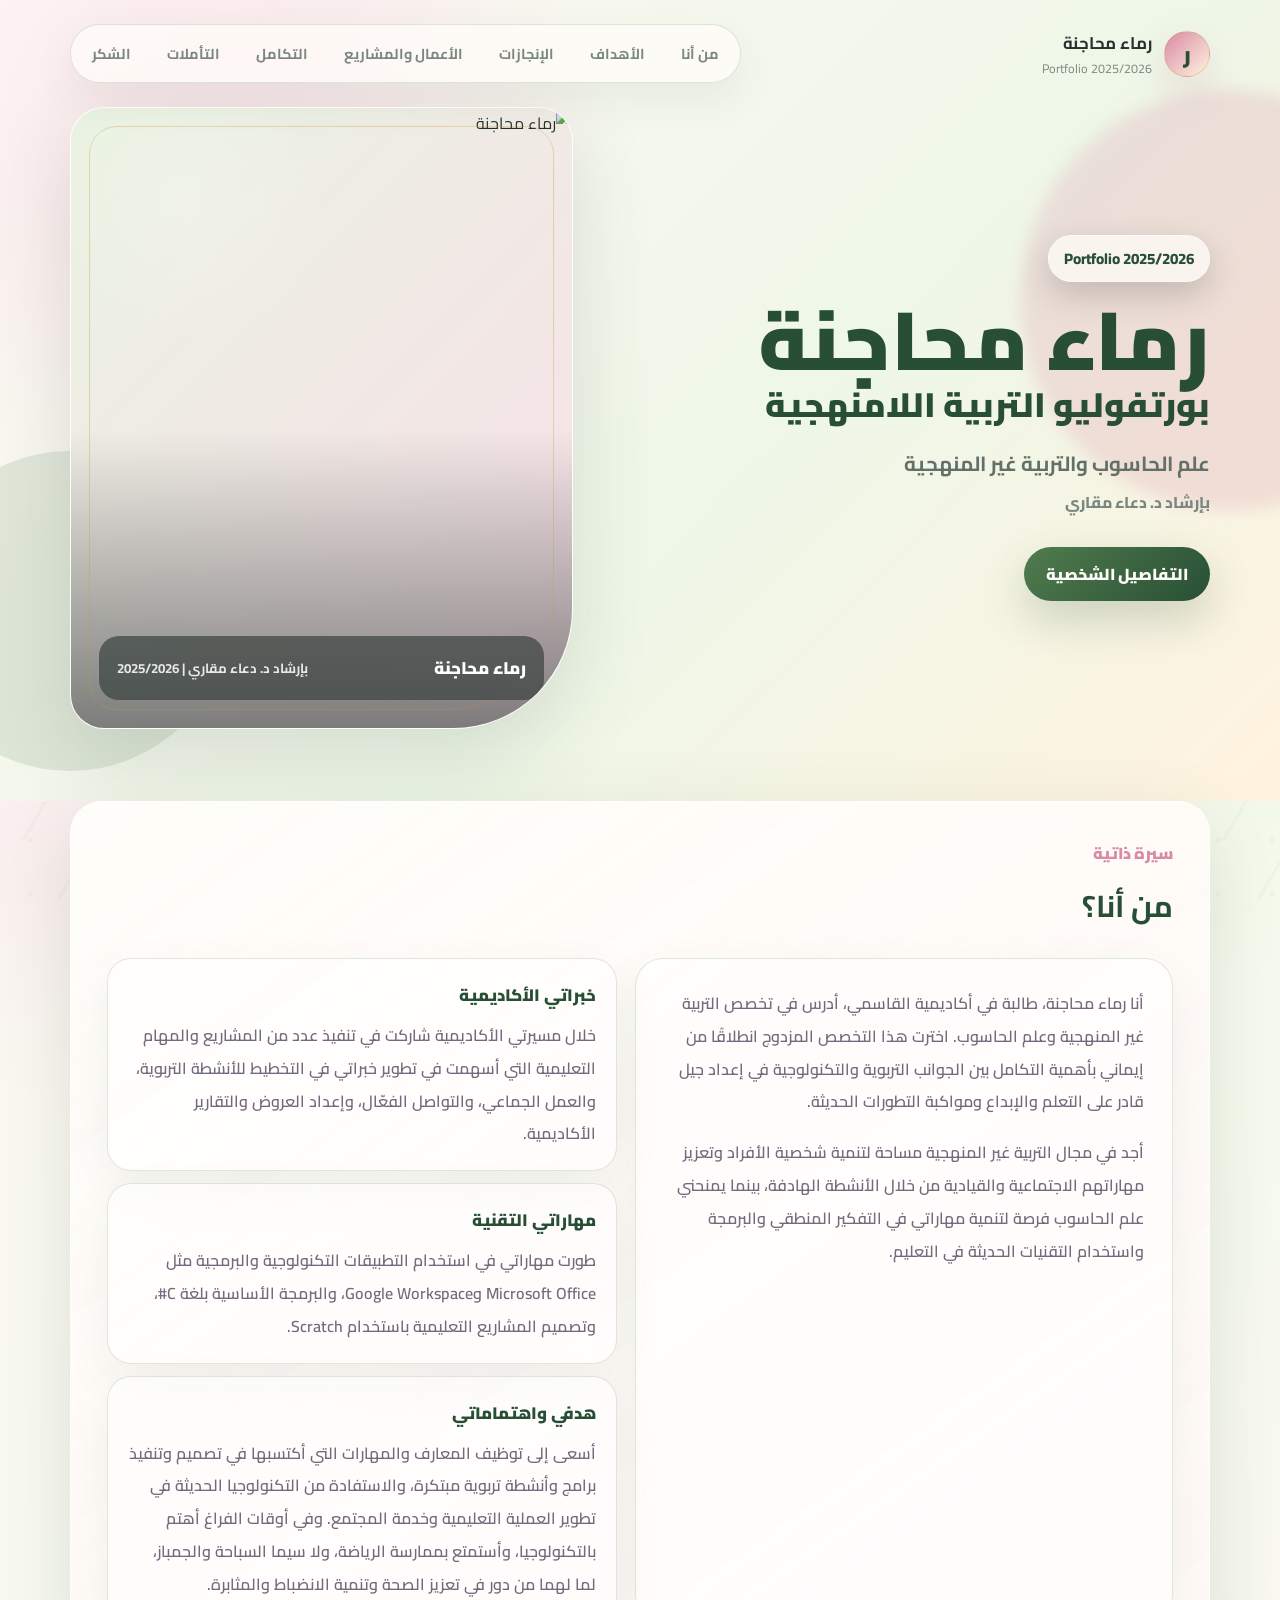
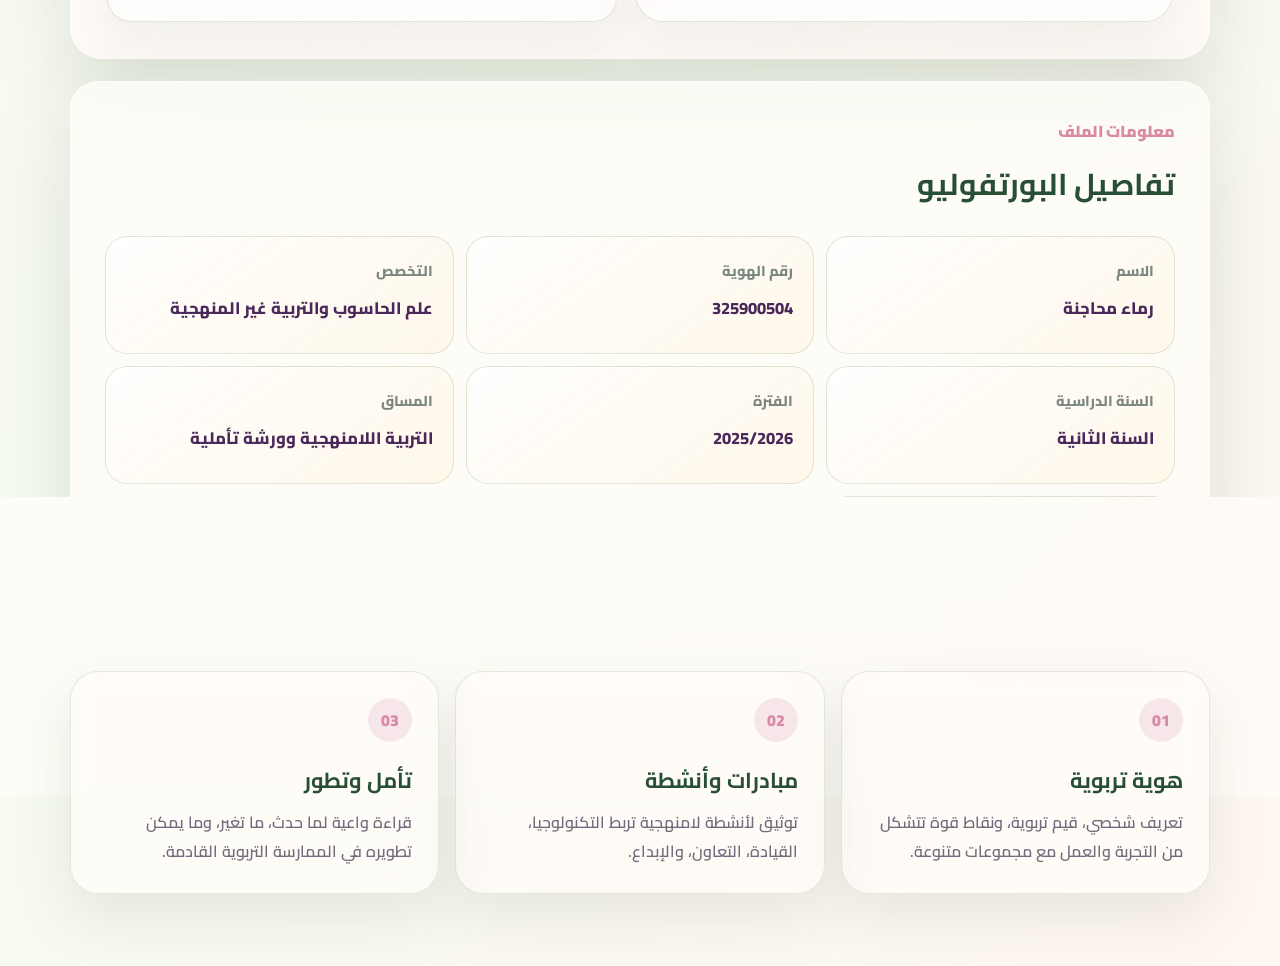
==== index.html @ c652d02d "Add files via upload" ====
﻿<!DOCTYPE html>
<html lang="ar" dir="rtl">
<head>
  <meta charset="UTF-8">
  <meta name="viewport" content="width=device-width, initial-scale=1.0">
  <title>بورتفوليو التربية اللامنهجية | رماء محاجنة</title>
  <link rel="preconnect" href="https://fonts.googleapis.com">
  <link rel="preconnect" href="https://fonts.gstatic.com" crossorigin>
  <link href="https://fonts.googleapis.com/css2?family=Cairo:wght@400;600;700;800;900&display=swap" rel="stylesheet">
  <link rel="stylesheet" href="styles.css">
</head>
<body>
  <main class="portfolio-shell">
    <section class="hero" aria-label="الصفحة الرئيسية">
      <nav class="topbar" aria-label="التنقل الرئيسي">
        <a class="brand" href="#">
          <span class="brand__mark">ر</span>
          <span>
            <strong>رماء محاجنة</strong>
            <small>Portfolio 2025/2026</small>
          </span>
        </a>

        <div class="topbar__links">
          <a href="#about">من أنا</a>
          <a href="goals.html">الأهداف</a>
          <a href="achievements.html">الإنجازات</a>
          <a href="projects.html">الأعمال والمشاريع</a>
          <a href="integration.html">التكامل</a>
          <a href="reflections.html">التأملات</a>
          <a href="thanks.html">الشكر</a>
        </div>
      </nav>

      <div class="hero__content">
        <div class="hero__copy">
          <p class="eyebrow">Portfolio 2025/2026</p>
          <p class="hero__name">رماء محاجنة</p>
          <h1>بورتفوليو التربية اللامنهجية</h1>
          <p class="lead">
            علم الحاسوب والتربية غير المنهجية
          </p>
          <p class="hero__mentor">بإرشاد د. دعاء مقاري</p>

          <div class="hero__actions">
            <a class="button button--primary" href="#profile">التفاصيل الشخصية</a>
          </div>
        </div>

        <figure class="portrait-card" aria-label="صورة رماء محاجنة">
          <div class="portrait-card__glow"></div>
          <img src="assets/profile-photo.jpg" alt="رماء محاجنة">
          <figcaption>
            <span>رماء محاجنة</span>
            <small>بإرشاد د. دعاء مقاري | 2025/2026</small>
          </figcaption>
        </figure>
      </div>
    </section>

    <section class="about-band" id="about" aria-label="سيرة ذاتية">
      <div class="section-heading">
        <p>سيرة ذاتية</p>
        <h2>من أنا؟</h2>
      </div>

      <div class="about-layout">
        <article class="about-main">
          <p>
            أنا رماء محاجنة، طالبة في أكاديمية القاسمي، أدرس في تخصص التربية غير المنهجية وعلم الحاسوب.
            اخترت هذا التخصص المزدوج انطلاقًا من إيماني بأهمية التكامل بين الجوانب التربوية والتكنولوجية
            في إعداد جيل قادر على التعلم والإبداع ومواكبة التطورات الحديثة.
          </p>
          <p>
            أجد في مجال التربية غير المنهجية مساحة لتنمية شخصية الأفراد وتعزيز مهاراتهم الاجتماعية والقيادية
            من خلال الأنشطة الهادفة، بينما يمنحني علم الحاسوب فرصة لتنمية مهاراتي في التفكير المنطقي والبرمجة
            واستخدام التقنيات الحديثة في التعليم.
          </p>
        </article>

        <div class="about-notes">
          <article>
            <span>خبراتي الأكاديمية</span>
            <p>
              خلال مسيرتي الأكاديمية شاركت في تنفيذ عدد من المشاريع والمهام التعليمية التي أسهمت في تطوير خبراتي
              في التخطيط للأنشطة التربوية، والعمل الجماعي، والتواصل الفعّال، وإعداد العروض والتقارير الأكاديمية.
            </p>
          </article>
          <article>
            <span>مهاراتي التقنية</span>
            <p>
              طورت مهاراتي في استخدام التطبيقات التكنولوجية والبرمجية مثل Microsoft Office وGoogle Workspace،
              والبرمجة الأساسية بلغة C#، وتصميم المشاريع التعليمية باستخدام Scratch.
            </p>
          </article>
          <article>
            <span>هدفي واهتماماتي</span>
            <p>
              أسعى إلى توظيف المعارف والمهارات التي أكتسبها في تصميم وتنفيذ برامج وأنشطة تربوية مبتكرة،
              والاستفادة من التكنولوجيا الحديثة في تطوير العملية التعليمية وخدمة المجتمع. وفي أوقات الفراغ أهتم
              بالتكنولوجيا، وأستمتع بممارسة الرياضة، ولا سيما السباحة والجمباز، لما لهما من دور في تعزيز الصحة
              وتنمية الانضباط والمثابرة.
            </p>
          </article>
        </div>
      </div>
    </section>

    <section class="profile-band" id="profile" aria-label="معلومات الطالبة">
      <div class="section-heading">
        <p>معلومات الملف</p>
        <h2>تفاصيل البورتفوليو</h2>
      </div>

      <dl class="info-grid">
        <div>
          <dt>الاسم</dt>
          <dd>رماء محاجنة</dd>
        </div>
        <div>
          <dt>رقم الهوية</dt>
          <dd>325900504</dd>
        </div>
        <div>
          <dt>التخصص</dt>
          <dd>علم الحاسوب والتربية غير المنهجية</dd>
        </div>
        <div>
          <dt>السنة الدراسية</dt>
          <dd>السنة الثانية</dd>
        </div>
        <div>
          <dt>الفترة</dt>
          <dd>2025/2026</dd>
        </div>
        <div>
          <dt>المساق</dt>
          <dd>التربية اللامنهجية وورشة تأملية</dd>
        </div>
        <div>
          <dt>المرشدة</dt>
          <dd>د. دعاء مقاري</dd>
        </div>
      </dl>
    </section>

    <section class="snapshot" id="journey" aria-label="محاور البورتفوليو">
      <article>
        <span>01</span>
        <h2>هوية تربوية</h2>
        <p>تعريف شخصي، قيم تربوية، ونقاط قوة تتشكل من التجربة والعمل مع مجموعات متنوعة.</p>
      </article>
      <article>
        <span>02</span>
        <h2>مبادرات وأنشطة</h2>
        <p>توثيق لأنشطة لامنهجية تربط التكنولوجيا، القيادة، التعاون، والإبداع.</p>
      </article>
      <article id="reflection">
        <span>03</span>
        <h2>تأمل وتطور</h2>
        <p>قراءة واعية لما حدث، ما تغير، وما يمكن تطويره في الممارسة التربوية القادمة.</p>
      </article>
    </section>
  </main>

  <script src="script.js"></script>
</body>
</html>
---- styles.css ----
﻿:root {
  --bg: #fff8f5;
  --paper: #fffdf9;
  --ink: #26312d;
  --muted: #7a8780;
  --leaf: #517c4e;
  --leaf-dark: #284f35;
  --rose: #d98aa5;
  --rose-soft: #f9dfe8;
  --gold: #c79a49;
  --cream: #fff3df;
  --line: rgba(81, 124, 78, 0.18);
  --shadow: 0 28px 80px rgba(67, 86, 69, 0.16);
  --reading: #75697d;
  --heading: #4a285a;
}

* {
  box-sizing: border-box;
}

html {
  scroll-behavior: smooth;
}

body {
  margin: 0;
  min-height: 100vh;
  overflow-x: hidden;
  background:
    radial-gradient(circle at 12% 18%, rgba(249, 223, 232, 0.9), transparent 28%),
    radial-gradient(circle at 88% 8%, rgba(222, 238, 210, 0.78), transparent 30%),
    linear-gradient(135deg, var(--bg), #f6fbef 58%, #fff7f0);
  color: var(--ink);
  font-family: "Cairo", system-ui, -apple-system, BlinkMacSystemFont, "Segoe UI", sans-serif;
}

img,
video {
  max-width: 100%;
}

body::before {
  content: "";
  position: fixed;
  inset: 0;
  pointer-events: none;
  opacity: 0.42;
  background-image:
    linear-gradient(120deg, transparent 0 48%, rgba(81, 124, 78, 0.08) 48% 50%, transparent 50%),
    radial-gradient(circle at 30px 30px, rgba(217, 138, 165, 0.16) 0 2px, transparent 3px);
  background-size: 120px 120px, 54px 54px;
}

a {
  color: inherit;
  text-decoration: none;
}

.portfolio-shell {
  min-height: 100vh;
  overflow-x: hidden;
  position: relative;
}

.hero {
  min-height: 88vh;
  display: flex;
  flex-direction: column;
  position: relative;
  overflow: hidden;
  background:
    radial-gradient(circle at 18% 18%, rgba(249, 223, 232, 0.78), transparent 30%),
    linear-gradient(135deg, #fff8f5, #eef7e8 58%, #fff3df);
}

.hero::before,
.hero::after {
  content: "";
  position: absolute;
  border-radius: 50%;
  pointer-events: none;
}

.hero::before {
  width: 420px;
  height: 420px;
  right: -160px;
  top: 90px;
  background: rgba(217, 138, 165, 0.22);
  filter: blur(8px);
}

.hero::after {
  width: 320px;
  height: 320px;
  left: -90px;
  bottom: 30px;
  background: rgba(81, 124, 78, 0.14);
}

.topbar {
  width: min(1140px, calc(100% - 40px));
  margin: 0 auto;
  padding: 24px 0;
  display: flex;
  align-items: center;
  justify-content: space-between;
  gap: 20px;
  position: relative;
  z-index: 3;
}

.brand {
  display: inline-flex;
  align-items: center;
  gap: 12px;
}

.brand__mark {
  width: 46px;
  height: 46px;
  display: grid;
  place-items: center;
  border-radius: 50%;
  background: linear-gradient(135deg, var(--rose), var(--cream));
  color: var(--leaf-dark);
  font-weight: 900;
  font-size: 1.35rem;
  border: 1px solid rgba(199, 154, 73, 0.32);
  box-shadow: 0 14px 35px rgba(217, 138, 165, 0.26);
}

.brand strong,
.brand small {
  display: block;
}

.brand strong {
  font-size: 1.05rem;
}

.brand small {
  color: var(--muted);
  font-size: 0.78rem;
  margin-top: -2px;
}

.topbar__links {
  display: flex;
  align-items: center;
  gap: 8px;
  padding: 7px;
  border: 1px solid var(--line);
  background: rgba(255, 253, 249, 0.74);
  backdrop-filter: blur(18px);
  border-radius: 999px;
  box-shadow: 0 16px 40px rgba(67, 86, 69, 0.08);
}

.topbar__links a {
  padding: 8px 14px;
  border-radius: 999px;
  color: var(--muted);
  font-size: 0.9rem;
  font-weight: 700;
  transition: 180ms ease;
}

.topbar__links a:hover {
  color: var(--leaf-dark);
  background: rgba(249, 223, 232, 0.72);
}

.hero__content {
  width: min(1140px, calc(100% - 40px));
  margin: auto auto 72px;
  display: grid;
  grid-template-columns: minmax(0, 0.95fr) minmax(320px, 0.82fr);
  gap: 54px;
  align-items: center;
  position: relative;
  z-index: 1;
}

.hero__copy {
  max-width: 680px;
  margin-top: 0;
  color: var(--ink);
  text-align: right;
  text-shadow: none;
}

.eyebrow {
  width: fit-content;
  margin: 0 0 18px;
  padding: 8px 15px;
  border: 1px solid rgba(255, 255, 255, 0.38);
  border-radius: 999px;
  color: var(--leaf-dark);
  background: rgba(255, 253, 249, 0.72);
  backdrop-filter: blur(16px);
  font-weight: 800;
  font-size: 0.95rem;
  box-shadow: 0 12px 34px rgba(0, 0, 0, 0.18);
}

.hero__name {
  margin: 0 0 4px;
  color: var(--leaf-dark);
  font-size: clamp(2.6rem, 6.4vw, 5.6rem);
  font-weight: 900;
  line-height: 0.98;
}

h1 {
  margin: 0;
  max-width: 720px;
  font-size: clamp(2.35rem, 5.2vw, 4.8rem);
  line-height: 1.12;
  letter-spacing: 0;
  font-weight: 900;
  color: var(--leaf-dark);
  text-align: right;
}

.hero h1 {
  max-width: none;
  color: var(--leaf-dark);
  font-size: clamp(1.45rem, 2.65vw, 2.4rem);
  line-height: 1.25;
}

.lead {
  max-width: 610px;
  margin: 18px 0 0;
  color: #627069;
  font-size: clamp(1.04rem, 1.7vw, 1.28rem);
  line-height: 1.9;
  font-weight: 700;
}

.hero__mentor {
  margin: 4px 0 0;
  color: #7a8780;
  font-size: 0.98rem;
  font-weight: 800;
}

.hero__actions {
  display: flex;
  flex-wrap: wrap;
  justify-content: flex-start;
  gap: 12px;
  margin-top: 30px;
}

.button {
  min-height: 50px;
  display: inline-flex;
  align-items: center;
  justify-content: center;
  padding: 12px 22px;
  border-radius: 999px;
  font-weight: 900;
  transition: 180ms ease;
}

.button--primary {
  background: linear-gradient(135deg, var(--leaf), var(--leaf-dark));
  color: #fffdf9;
  box-shadow: 0 18px 45px rgba(40, 79, 53, 0.22);
}

.button--ghost {
  border: 1px solid rgba(217, 138, 165, 0.36);
  background: rgba(255, 253, 249, 0.68);
  color: var(--leaf-dark);
  backdrop-filter: blur(16px);
}

.hero .button--ghost {
  border-color: rgba(217, 138, 165, 0.36);
  background: rgba(255, 253, 249, 0.82);
}

.button:hover {
  transform: translateY(-2px);
}

.portrait-card {
  margin: 0;
  min-height: 620px;
  position: relative;
  display: grid;
  align-items: end;
  border-radius: 34px 34px 120px 34px;
  overflow: hidden;
  background: var(--paper);
  border: 1px solid rgba(255, 255, 255, 0.8);
  box-shadow: var(--shadow);
}

.portrait-card__glow {
  position: absolute;
  inset: 18px;
  border-radius: 28px 28px 106px 28px;
  border: 1px solid rgba(199, 154, 73, 0.34);
  z-index: 2;
  pointer-events: none;
}

.portrait-card::before {
  content: "";
  position: absolute;
  inset: 0;
  background:
    linear-gradient(180deg, transparent 52%, rgba(38, 49, 45, 0.58)),
    radial-gradient(circle at 24% 16%, rgba(255, 255, 255, 0.22), transparent 22%);
  z-index: 1;
  pointer-events: none;
}

.portrait-card img {
  width: 100%;
  height: 100%;
  min-height: 620px;
  object-fit: cover;
  object-position: center top;
  display: block;
  background: linear-gradient(135deg, #e9f3e2, #f9dfe8);
}

.portrait-card figcaption {
  position: absolute;
  right: 28px;
  left: 28px;
  bottom: 28px;
  z-index: 3;
  display: flex;
  align-items: center;
  justify-content: space-between;
  gap: 16px;
  padding: 16px 18px;
  border-radius: 20px;
  color: #fff;
  background: rgba(38, 49, 45, 0.58);
  backdrop-filter: blur(18px);
}

.portrait-card figcaption span,
.portrait-card figcaption small {
  display: block;
}

.portrait-card figcaption span {
  font-weight: 900;
  font-size: 1.06rem;
}

.portrait-card figcaption small {
  opacity: 0.86;
  font-weight: 700;
}

.about-band,
.goals-page,
.profile-band,
.snapshot {
  width: min(1140px, calc(100% - 40px));
  position: relative;
  z-index: 1;
}

.about-band {
  margin: 0 auto 22px;
  padding: 36px;
  border-radius: 32px;
  background:
    linear-gradient(145deg, rgba(255, 253, 249, 0.88), rgba(255, 248, 245, 0.72)),
    rgba(255, 253, 249, 0.76);
  border: 1px solid rgba(255, 255, 255, 0.88);
  box-shadow: var(--shadow);
  backdrop-filter: blur(18px);
}

.about-layout {
  display: grid;
  grid-template-columns: minmax(0, 0.95fr) minmax(320px, 0.9fr);
  gap: 18px;
  align-items: stretch;
}

.about-main,
.about-notes article {
  border: 1px solid var(--line);
  background: rgba(255, 255, 255, 0.62);
  box-shadow: 0 18px 46px rgba(67, 86, 69, 0.08);
}

.about-main {
  padding: 28px;
  border-radius: 28px;
}

.about-main p,
.about-notes p {
  margin: 0;
  color: var(--reading);
  font-weight: 600;
  line-height: 2.05;
}

.about-main p + p {
  margin-top: 18px;
}

.about-notes {
  display: grid;
  gap: 12px;
}

.about-notes article {
  padding: 20px;
  border-radius: 24px;
}

.about-notes span {
  display: block;
  margin-bottom: 8px;
  color: var(--leaf-dark);
  font-size: 1.04rem;
  font-weight: 900;
}

.goals-page {
  margin: 0 auto 22px;
  padding: 36px;
  border-radius: 32px;
  background:
    linear-gradient(135deg, rgba(249, 223, 232, 0.44), rgba(246, 251, 239, 0.78)),
    rgba(255, 253, 249, 0.76);
  border: 1px solid rgba(255, 255, 255, 0.88);
  box-shadow: var(--shadow);
  backdrop-filter: blur(18px);
}

.goals-standalone {
  min-height: 100vh;
  padding-bottom: 72px;
  position: relative;
}

.goals-standalone::before {
  content: "";
  position: absolute;
  width: 420px;
  height: 420px;
  right: -150px;
  top: 110px;
  border-radius: 50%;
  background: rgba(217, 138, 165, 0.2);
  pointer-events: none;
}

.goals-page--single {
  margin-top: 46px;
  padding: 34px 42px 38px;
  display: grid;
  grid-template-columns: minmax(260px, 0.34fr) minmax(0, 1fr);
  column-gap: 54px;
  align-items: start;
}

.goals-page--single .section-heading {
  position: sticky;
  top: 28px;
  display: block;
  text-align: right;
  margin-bottom: 0;
}

.goals-page--single .section-heading h1 {
  margin: 0;
  max-width: 360px;
  color: var(--heading);
  font-size: clamp(2rem, 3.4vw, 3.25rem);
  line-height: 1.16;
  letter-spacing: 0;
  text-align: right;
}

.goals-page--single .section-heading p {
  color: var(--rose);
  font-size: 0.86rem;
  letter-spacing: 2px;
  text-transform: uppercase;
}

.page-back {
  width: fit-content;
  margin-top: 20px;
}

.achievements-page {
  margin-top: 46px;
  padding: 34px 42px 38px;
  display: grid;
  grid-template-columns: minmax(260px, 0.34fr) minmax(0, 1fr);
  column-gap: 54px;
  align-items: start;
}

.achievements-page .section-heading {
  position: sticky;
  top: 28px;
  display: block;
  text-align: right;
  margin-bottom: 0;
}

.achievements-page .section-heading h1 {
  margin: 0;
  max-width: 360px;
  color: var(--leaf-dark);
  font-size: clamp(2rem, 3.4vw, 3.25rem);
  line-height: 1.16;
  text-align: right;
}

.achievements-page .section-heading p {
  color: var(--rose);
  font-size: 0.86rem;
  letter-spacing: 2px;
  text-transform: uppercase;
}

.achievement-intro,
.achievement-impact {
  grid-column: 2;
  padding: 0 0 30px;
  border: 0;
  border-bottom: 1px solid rgba(90, 57, 103, 0.16);
  border-radius: 0;
  background: transparent;
  box-shadow: none;
}

.achievement-intro p,
.achievement-impact p {
  margin: 0;
  color: #75697d;
  font-weight: 600;
  line-height: 2.1;
  font-size: clamp(1rem, 1.25vw, 1.18rem);
  text-align: center;
}

.timeline {
  grid-column: 2;
  display: grid;
  grid-template-columns: 1fr;
  gap: 0;
  margin-top: 0;
}

.timeline article {
  min-height: 0;
  padding: 30px 0;
  border: 0;
  border-bottom: 1px solid rgba(90, 57, 103, 0.16);
  border-radius: 0;
  background: transparent;
  box-shadow: none;
}

.timeline span {
  display: inline-flex;
  align-items: center;
  min-height: 34px;
  padding: 0;
  border-radius: 0;
  color: var(--rose);
  background: transparent;
  font-size: 0.88rem;
  font-weight: 900;
  letter-spacing: 1px;
}

.timeline h2,
.achievement-impact h2 {
  margin: 10px 0 12px;
  color: #4a285a;
  font-size: clamp(1.35rem, 2vw, 1.8rem);
  text-align: center;
}

.timeline p {
  margin: 0;
  color: #75697d;
  line-height: 2.05;
  font-weight: 600;
  font-size: clamp(1rem, 1.2vw, 1.14rem);
  text-align: center;
}

.achievement-impact {
  margin-top: 0;
  padding-top: 30px;
}

.achievements-page .page-back {
  grid-column: 2;
}

.projects-page {
  margin-top: 46px;
  padding: 34px 42px 38px;
  display: grid;
  grid-template-columns: minmax(260px, 0.34fr) minmax(0, 1fr);
  column-gap: 54px;
  align-items: start;
}

.projects-page .section-heading {
  position: sticky;
  top: 28px;
  display: block;
  text-align: right;
  margin-bottom: 0;
}

.projects-page .section-heading h1 {
  margin: 0;
  max-width: 360px;
  color: var(--heading);
  font-size: clamp(2rem, 3.4vw, 3.25rem);
  line-height: 1.16;
  text-align: right;
}

.projects-page .section-heading p {
  color: var(--rose);
  font-size: 0.86rem;
  letter-spacing: 2px;
  text-transform: uppercase;
}

.projects-intro {
  grid-column: 2;
  padding: 0 0 30px;
  border-bottom: 1px solid rgba(90, 57, 103, 0.16);
}

.projects-intro p {
  margin: 0;
  color: var(--reading);
  font-weight: 600;
  line-height: 2.1;
  font-size: clamp(1rem, 1.25vw, 1.18rem);
  text-align: center;
}

.project-gallery {
  grid-column: 2;
  display: grid;
  grid-template-columns: 1fr;
  gap: 0;
}

.project-photo {
  padding: 30px 0;
  border-bottom: 1px solid rgba(90, 57, 103, 0.16);
}

.project-photo--featured {
  padding-top: 0;
}

.project-location {
  margin: 0 0 18px;
  color: var(--rose);
  font-size: clamp(1.15rem, 2vw, 1.65rem);
  font-weight: 900;
  text-align: right;
}

.project-photo__stack {
  display: grid;
  grid-template-columns: repeat(2, minmax(0, 1fr));
  gap: 14px;
  max-width: 760px;
  margin: 0 auto;
}

.project-photo__stack--three .project-photo__image:first-child {
  grid-column: 1 / -1;
}

.project-photo__image {
  width: 100%;
  max-width: 760px;
  min-height: 0;
  margin: 0 auto;
  overflow: hidden;
  border-radius: 24px;
  border: 1px solid rgba(90, 57, 103, 0.14);
  background: rgba(255, 255, 255, 0.54);
  box-shadow: 0 18px 46px rgba(67, 86, 69, 0.08);
}

.project-photo__image img {
  width: 100%;
  height: clamp(210px, 28vw, 310px);
  min-height: 0;
  display: block;
  object-fit: contain;
  object-position: center;
  background: rgba(255, 253, 249, 0.78);
}

.project-photo__image video {
  width: 100%;
  height: clamp(210px, 28vw, 310px);
  min-height: 0;
  display: block;
  object-fit: contain;
  object-position: center;
  background: rgba(255, 253, 249, 0.78);
}

.project-photo__image--placeholder {
  display: grid;
  place-items: center;
  background:
    linear-gradient(135deg, rgba(249, 223, 232, 0.78), rgba(246, 251, 239, 0.88)),
    rgba(255, 253, 249, 0.8);
}

.project-photo__image span {
  color: var(--heading);
  font-weight: 900;
  font-size: clamp(1.15rem, 2vw, 1.7rem);
}

.project-photo h2 {
  margin: 18px 0 8px;
  color: var(--heading);
  font-size: clamp(1.35rem, 2vw, 1.8rem);
  text-align: center;
}

.project-photo p {
  margin: 0;
  color: var(--reading);
  line-height: 2;
  font-weight: 600;
  text-align: center;
}

.project-link {
  width: fit-content;
  display: flex;
  margin: 18px auto 0;
}

.reflection-grid article {
  grid-column: 1 / -1;
}

.reflection-grid article p + p {
  margin-top: 14px;
}

.thanks-card {
  grid-column: 2;
  display: grid;
  grid-template-columns: minmax(250px, 0.38fr) minmax(0, 1fr);
  gap: 30px;
  align-items: start;
}

.thanks-page {
  overflow: hidden;
  background:
    radial-gradient(circle at 18% 16%, rgba(255, 214, 229, 0.74), transparent 28%),
    radial-gradient(circle at 82% 18%, rgba(255, 243, 223, 0.9), transparent 32%),
    linear-gradient(145deg, rgba(255, 253, 249, 0.92), rgba(255, 238, 246, 0.7));
}

.thanks-page::before {
  content: "";
  position: absolute;
  inset: 18px;
  border: 1px solid rgba(217, 138, 165, 0.22);
  border-radius: 26px;
  pointer-events: none;
}

.heart-field {
  position: absolute;
  inset: 0;
  overflow: hidden;
  pointer-events: none;
}

.heart-field span {
  position: absolute;
  width: 18px;
  height: 18px;
  transform: rotate(45deg);
  background: rgba(217, 138, 165, 0.24);
  border-radius: 4px;
}

.heart-field span::before,
.heart-field span::after {
  content: "";
  position: absolute;
  width: 18px;
  height: 18px;
  border-radius: 50%;
  background: inherit;
}

.heart-field span::before {
  right: 9px;
}

.heart-field span::after {
  bottom: 9px;
}

.heart-field span:nth-child(1) {
  top: 18%;
  right: 8%;
}

.heart-field span:nth-child(2) {
  top: 36%;
  left: 10%;
  width: 14px;
  height: 14px;
  opacity: 0.8;
}

.heart-field span:nth-child(3) {
  bottom: 16%;
  right: 18%;
  width: 12px;
  height: 12px;
  opacity: 0.75;
}

.heart-field span:nth-child(4) {
  bottom: 26%;
  left: 22%;
  opacity: 0.6;
}

.heart-field span:nth-child(5) {
  top: 10%;
  left: 28%;
  width: 10px;
  height: 10px;
  opacity: 0.65;
}

.thanks-photo {
  margin: 0;
  overflow: hidden;
  border-radius: 30px 30px 90px 30px;
  border: 8px solid rgba(255, 253, 249, 0.9);
  background: rgba(255, 253, 249, 0.88);
  box-shadow: 0 24px 60px rgba(217, 138, 165, 0.2);
  position: relative;
  z-index: 1;
}

.thanks-photo img {
  width: 100%;
  height: clamp(300px, 34vw, 460px);
  object-fit: contain;
  object-position: center;
  display: block;
  background: rgba(255, 253, 249, 0.9);
}

.thanks-text {
  position: relative;
  z-index: 1;
  padding: 28px;
  border-radius: 28px;
  background:
    linear-gradient(135deg, rgba(255, 253, 249, 0.92), rgba(255, 246, 250, 0.86)),
    rgba(255, 253, 249, 0.82);
  border: 1px solid rgba(217, 138, 165, 0.22);
  box-shadow: 0 18px 44px rgba(67, 86, 69, 0.08);
}

.thanks-kicker {
  display: inline-flex;
  margin-bottom: 8px;
  color: var(--rose);
  font-weight: 900;
  font-size: 0.9rem;
}

.thanks-text h2 {
  margin: 0 0 14px;
  color: var(--heading);
  font-size: clamp(1.55rem, 2.4vw, 2.25rem);
}

.thanks-text p {
  margin: 0;
  color: var(--reading);
  line-height: 2;
  font-weight: 600;
  font-size: 1.02rem;
}

.thanks-text p + p {
  margin-top: 14px;
}

.projects-page .page-back {
  grid-column: 2;
}

.goals-intro {
  grid-column: 2;
  padding: 0 0 30px;
  border: 0;
  border-bottom: 1px solid rgba(90, 57, 103, 0.16);
  border-radius: 0;
  background: transparent;
  box-shadow: none;
}

.goals-text {
  max-width: 900px;
  margin: 0 auto;
}

.goals-text p {
  margin: 0;
  color: #5f6f66;
  font-size: clamp(0.96rem, 1.15vw, 1.08rem);
  font-weight: 700;
  line-height: 2;
  text-align: justify;
  text-align-last: right;
}

.goals-intro p {
  margin: 0;
  max-width: 980px;
  color: var(--reading);
  font-weight: 600;
  line-height: 2.1;
  font-size: clamp(1rem, 1.25vw, 1.18rem);
  text-align: center;
}

.goals-grid {
  grid-column: 2;
  display: grid;
  grid-template-columns: 1fr;
  gap: 0;
  margin-top: 0;
}

.goals-grid article {
  min-height: 0;
  padding: 30px 0;
  border: 0;
  border-bottom: 1px solid rgba(90, 57, 103, 0.16);
  border-radius: 0;
  background: transparent;
  box-shadow: none;
}

.goals-grid span {
  display: inline-flex;
  align-items: center;
  min-height: 34px;
  padding: 0;
  border-radius: 0;
  color: var(--rose);
  background: transparent;
  font-size: 0.88rem;
  font-weight: 900;
  letter-spacing: 1px;
}

.goals-grid h3 {
  margin: 10px 0 12px;
  color: var(--heading);
  font-size: clamp(1.35rem, 2vw, 1.8rem);
  text-align: center;
}

.goals-grid p {
  margin: 0;
  color: var(--reading);
  line-height: 2.05;
  font-weight: 600;
  font-size: clamp(1rem, 1.2vw, 1.14rem);
  text-align: center;
}

.goals-page--single .page-back {
  grid-column: 2;
}

.profile-band {
  margin: 0 auto 22px;
  padding: 34px;
  border-radius: 28px;
  background: rgba(255, 253, 249, 0.74);
  border: 1px solid rgba(255, 255, 255, 0.86);
  box-shadow: var(--shadow);
  backdrop-filter: blur(18px);
}

.section-heading {
  display: grid;
  justify-items: start;
  gap: 18px;
  margin-bottom: 24px;
  text-align: right;
}

.section-heading p {
  margin: 0;
  color: var(--rose);
  font-weight: 900;
}

.section-heading h2 {
  margin: -8px 0 0;
  font-size: clamp(1.45rem, 2.35vw, 2rem);
  color: var(--leaf-dark);
  text-align: right;
}

.info-grid {
  margin: 0;
  display: grid;
  grid-template-columns: repeat(3, minmax(0, 1fr));
  gap: 12px;
}

.info-grid div {
  min-height: 118px;
  padding: 20px;
  border: 1px solid var(--line);
  border-radius: 22px;
  background: linear-gradient(145deg, rgba(255, 255, 255, 0.82), rgba(255, 243, 223, 0.54));
}

.info-grid dt {
  color: var(--muted);
  font-size: 0.9rem;
  font-weight: 800;
}

.info-grid dd {
  margin: 8px 0 0;
  color: var(--heading);
  font-size: 1.04rem;
  font-weight: 800;
  overflow-wrap: anywhere;
}

.snapshot {
  margin: 18px auto 72px;
  display: grid;
  grid-template-columns: repeat(3, minmax(0, 1fr));
  gap: 16px;
}

.snapshot article {
  min-height: 220px;
  padding: 26px;
  border: 1px solid rgba(81, 124, 78, 0.16);
  border-radius: 28px;
  background: rgba(255, 253, 249, 0.68);
  box-shadow: 0 24px 60px rgba(67, 86, 69, 0.11);
  backdrop-filter: blur(14px);
}

.snapshot span {
  display: inline-grid;
  place-items: center;
  width: 44px;
  height: 44px;
  border-radius: 50%;
  background: rgba(217, 138, 165, 0.18);
  color: var(--rose);
  font-weight: 900;
}

.snapshot h2 {
  margin: 18px 0 8px;
  color: var(--leaf-dark);
  font-size: 1.35rem;
}

.snapshot p {
  margin: 0;
  color: var(--reading);
  line-height: 1.85;
  font-weight: 600;
}

.reveal {
  opacity: 0;
  transform: translateY(18px);
}

.reveal.is-visible {
  opacity: 1;
  transform: translateY(0);
  transition: opacity 650ms ease, transform 650ms ease;
}

@media (max-width: 940px) {
  body {
    background:
      radial-gradient(circle at 50% 0%, rgba(249, 223, 232, 0.72), transparent 34%),
      linear-gradient(135deg, var(--bg), #f6fbef 58%, #fff7f0);
  }

  .topbar {
    flex-direction: column;
    align-items: stretch;
    gap: 14px;
  }

  .brand {
    justify-content: center;
  }

  .topbar__links {
    width: 100%;
    display: flex;
    flex-wrap: wrap;
    justify-content: center;
    border-radius: 26px;
  }

  .hero {
    min-height: auto;
  }

  .hero__content {
    grid-template-columns: 1fr;
    margin-top: 56px;
    gap: 36px;
  }

  .hero__copy {
    margin-top: 0;
  }

  .portrait-card,
  .portrait-card img {
    min-height: 560px;
  }

  .info-grid,
  .about-layout,
  .goals-grid,
  .timeline,
  .snapshot {
    grid-template-columns: 1fr;
  }

  .achievements-page {
    grid-template-columns: 1fr;
    row-gap: 20px;
  }

  .goals-page--single {
    grid-template-columns: 1fr;
    row-gap: 20px;
  }

  .projects-page {
    grid-template-columns: 1fr;
    row-gap: 20px;
  }

  .achievements-page .section-heading,
  .goals-page--single .section-heading,
  .projects-page .section-heading {
    position: static;
    text-align: right;
  }

  .achievements-page .section-heading h1,
  .goals-page--single .section-heading h1,
  .projects-page .section-heading h1 {
    max-width: 680px;
    text-align: right;
    margin: 0;
  }

  .achievement-intro,
  .achievement-impact,
  .timeline,
  .achievements-page .page-back,
  .goals-intro,
  .goals-grid,
  .goals-page--single .page-back,
  .thanks-card,
  .projects-intro,
  .project-gallery,
  .projects-page .page-back {
    grid-column: 1;
  }

  .thanks-card {
    grid-template-columns: 1fr;
    gap: 18px;
  }
}

@media (max-width: 560px) {
  body::before,
  .goals-standalone::before,
  .hero::before,
  .hero::after {
    display: none;
  }

  .topbar,
  .hero__content,
  .profile-band,
  .about-band,
  .goals-page,
  .snapshot {
    width: min(100% - 28px, 1140px);
  }

  .topbar {
    padding: 12px 0 14px;
    gap: 12px;
  }

  .brand {
    justify-content: flex-start;
  }

  .brand strong {
    font-size: 0.95rem;
  }

  .brand small {
    font-size: 0.7rem;
  }

  .brand__mark {
    width: 42px;
    height: 42px;
  }

  .topbar__links {
    gap: 6px;
    padding: 7px;
    border-radius: 18px;
    flex-wrap: nowrap;
    justify-content: flex-start;
    overflow-x: auto;
    max-width: 100%;
    overscroll-behavior-inline: contain;
    scroll-snap-type: x proximity;
    -webkit-overflow-scrolling: touch;
    scrollbar-width: none;
  }

  .topbar__links::-webkit-scrollbar {
    display: none;
  }

  .topbar__links a {
    flex: 0 0 auto;
    min-width: max-content;
    padding: 10px 11px;
    font-size: 0.78rem;
    line-height: 1.2;
    text-align: center;
    scroll-snap-align: start;
    background: rgba(255, 253, 249, 0.54);
  }

  h1 {
    font-size: clamp(1.7rem, 8vw, 2.35rem);
    line-height: 1.22;
  }

  .lead {
    line-height: 1.72;
    font-size: 0.98rem;
  }

  .hero__name {
    font-size: clamp(2.15rem, 12vw, 3.5rem);
  }

  .hero__content {
    margin-top: 14px;
    margin-bottom: 26px;
    gap: 18px;
  }

  .hero__actions,
  .button {
    width: 100%;
  }

  .button {
    min-height: 48px;
    padding: 11px 16px;
    text-align: center;
  }

  .portrait-card {
    min-height: 0;
    aspect-ratio: 4 / 5;
    border-radius: 22px 22px 64px 22px;
  }

  .portrait-card img {
    min-height: 0;
    height: 100%;
  }

  .portrait-card figcaption {
    right: 12px;
    left: 12px;
    bottom: 12px;
    flex-direction: column;
    align-items: flex-start;
    gap: 6px;
    padding: 12px;
    border-radius: 16px;
  }

  .portrait-card figcaption span {
    font-size: 0.95rem;
  }

  .portrait-card figcaption small {
    font-size: 0.78rem;
  }

  .profile-band {
    padding: 18px;
  }

  .about-band {
    padding: 18px;
    border-radius: 22px;
  }

  .goals-page {
    padding: 16px;
    border-radius: 22px;
    margin-top: 14px;
  }

  .achievements-page {
    padding: 18px;
  }

  .projects-page {
    padding: 18px;
  }

  .achievement-intro,
  .achievement-impact,
  .timeline article {
    padding: 22px 0;
  }

  .goals-page--single {
    padding: 18px;
  }

  .achievements-page .section-heading h1,
  .goals-page--single .section-heading h1,
  .projects-page .section-heading h1 {
    font-size: clamp(1.45rem, 7.4vw, 2rem);
    line-height: 1.25;
  }

  .achievements-page .section-heading p,
  .goals-page--single .section-heading p,
  .projects-page .section-heading p {
    font-size: 0.76rem;
    letter-spacing: 1px;
  }

  .goals-intro {
    padding: 22px 0;
  }

  .goals-grid article {
    min-height: 0;
    padding: 22px 0;
  }

  .goals-grid article h3,
  .project-photo h2 {
    font-size: 1.16rem;
    line-height: 1.35;
  }

  .goals-grid article p,
  .projects-intro p,
  .project-photo p,
  .achievement-intro p,
  .achievement-impact p,
  .timeline p {
    font-size: 0.95rem;
    line-height: 1.9;
  }

  .projects-intro,
  .project-photo {
    padding: 22px 0;
  }

  .project-photo__stack {
    grid-template-columns: 1fr;
    gap: 12px;
  }

  .project-photo__image {
    border-radius: 18px;
  }

  .project-photo__image img,
  .project-photo__image video {
    height: clamp(220px, 68vw, 320px);
    aspect-ratio: 4 / 3;
  }

  .thanks-photo img {
    height: 260px;
  }

  .thanks-photo {
    border-radius: 24px 24px 70px 24px;
    border-width: 6px;
  }

  .thanks-text {
    padding: 20px;
    border-radius: 22px;
  }

  .thanks-text p {
    font-size: 0.95rem;
    line-height: 1.9;
  }

  .heart-field span {
    opacity: 0.55;
  }

  .project-photo__stack--three .project-photo__image:first-child {
    grid-column: auto;
  }

  .goals-text p {
    text-align: right;
    line-height: 1.9;
  }

  .about-main {
    padding: 18px;
    border-radius: 20px;
  }

  .section-heading {
    display: block;
    margin-bottom: 14px;
  }

  .info-grid div,
  .snapshot article,
  .about-notes article,
  .thanks-text {
    border-radius: 18px;
  }

  .snapshot {
    gap: 12px;
    margin-bottom: 40px;
  }

  .snapshot article {
    min-height: 0;
    padding: 20px;
  }
}

@media (max-width: 390px) {
  .topbar,
  .hero__content,
  .profile-band,
  .about-band,
  .goals-page,
  .snapshot {
    width: min(100% - 20px, 1140px);
  }

  .brand__mark {
    width: 38px;
    height: 38px;
    font-size: 1.08rem;
  }

  .brand strong {
    font-size: 0.88rem;
  }

  .brand small {
    font-size: 0.66rem;
  }

  .topbar__links a {
    font-size: 0.72rem;
    padding: 9px 8px;
  }

  .goals-page,
  .achievements-page,
  .projects-page,
  .goals-page--single,
  .about-band,
  .profile-band {
    padding: 15px;
    border-radius: 22px;
  }

  .project-photo__image img,
  .project-photo__image video {
    height: clamp(210px, 74vw, 270px);
    aspect-ratio: 1 / 1;
  }

  .portrait-card,
  .portrait-card img {
    min-height: 0;
  }

  .thanks-photo img {
    height: 220px;
  }
}
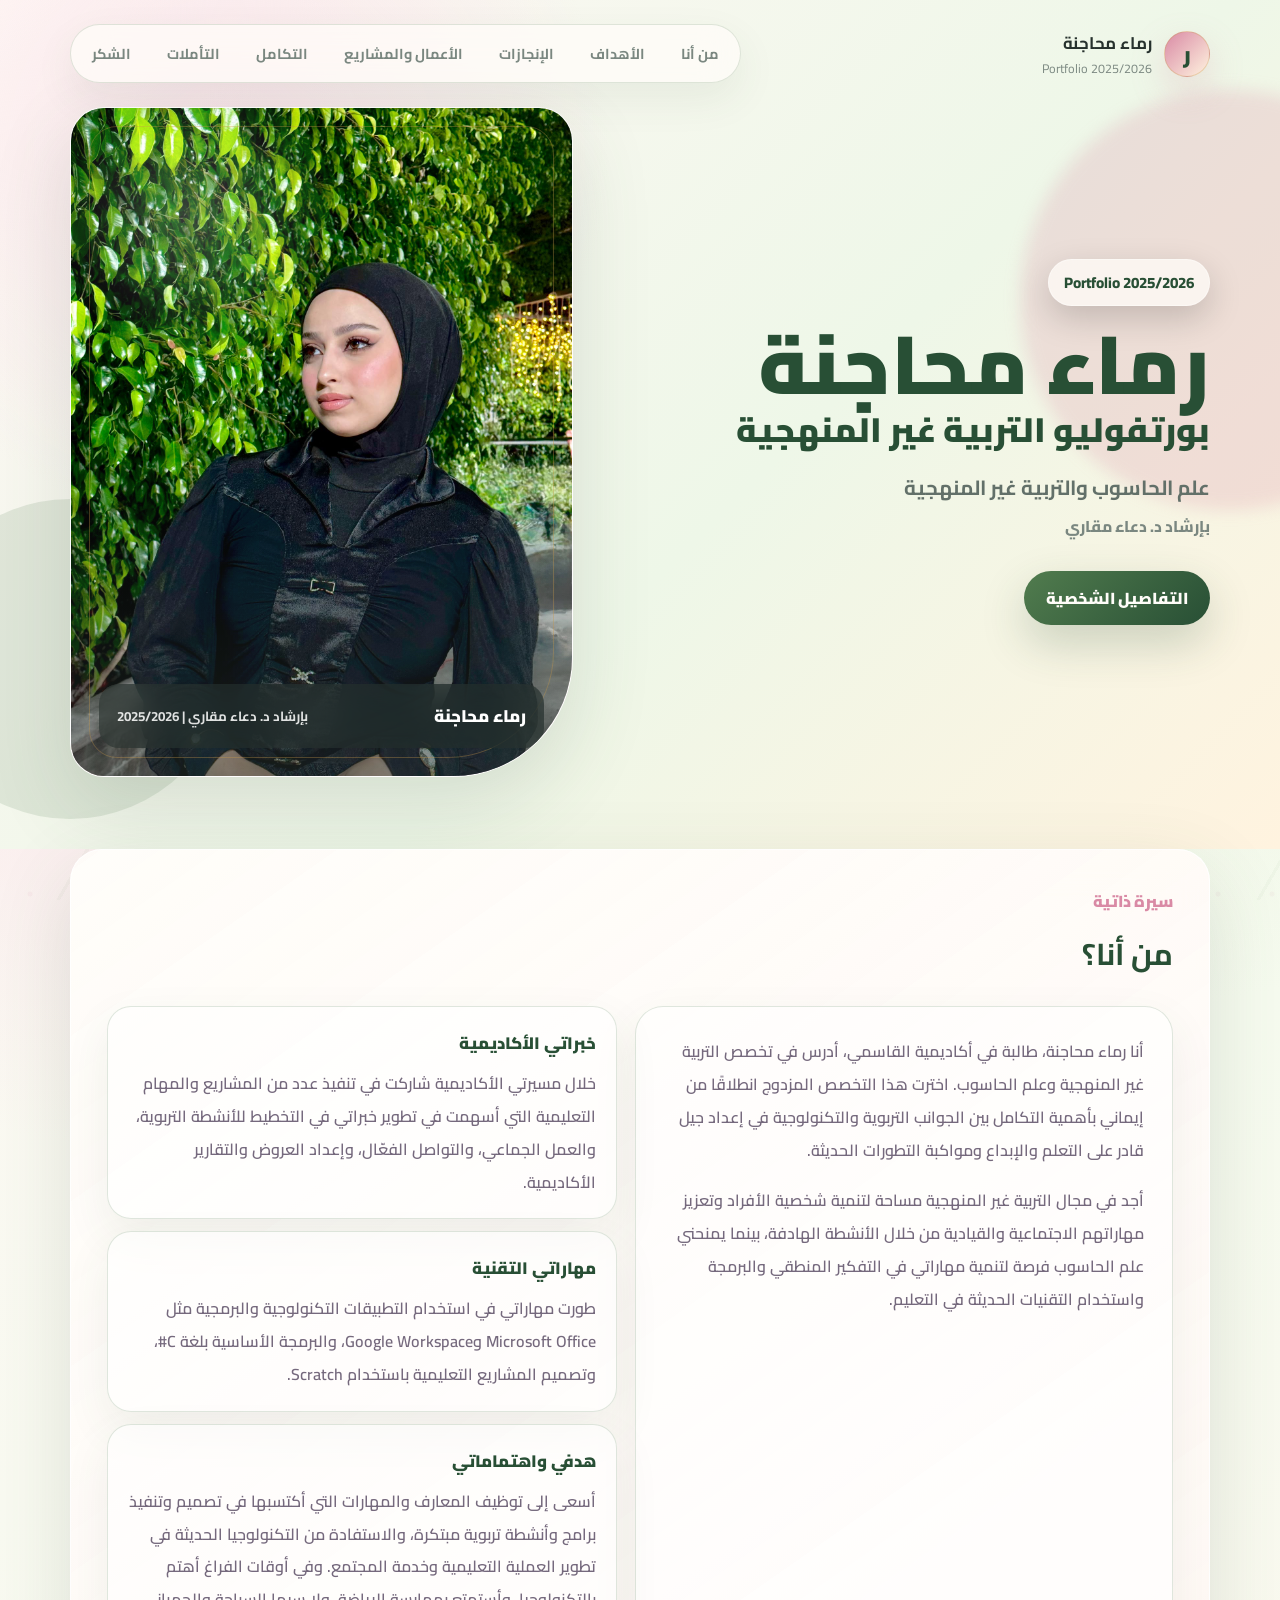
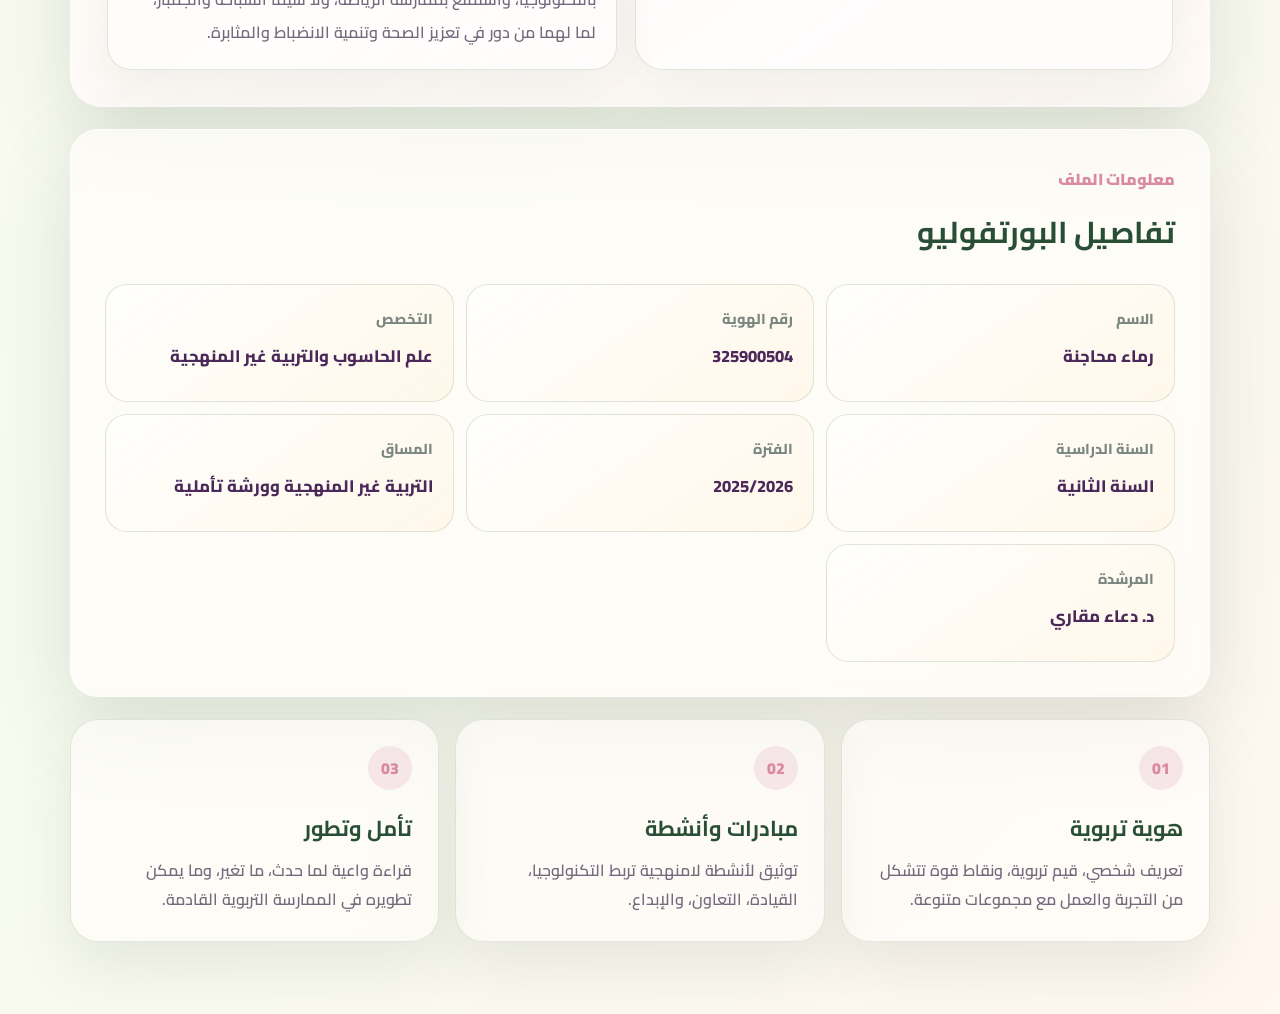
==== commit e318db2c: "Add files via upload" ====
--- a/index.html
+++ b/index.html
@@ -3,7 +3,7 @@
 <head>
   <meta charset="UTF-8">
   <meta name="viewport" content="width=device-width, initial-scale=1.0">
-  <title>بورتفوليو التربية اللامنهجية | رماء محاجنة</title>
+  <title>بورتفوليو التربية غير المنهجية | رماء محاجنة</title>
   <link rel="preconnect" href="https://fonts.googleapis.com">
   <link rel="preconnect" href="https://fonts.gstatic.com" crossorigin>
   <link href="https://fonts.googleapis.com/css2?family=Cairo:wght@400;600;700;800;900&display=swap" rel="stylesheet">
@@ -36,7 +36,7 @@
         <div class="hero__copy">
           <p class="eyebrow">Portfolio 2025/2026</p>
           <p class="hero__name">رماء محاجنة</p>
-          <h1>بورتفوليو التربية اللامنهجية</h1>
+          <h1>بورتفوليو التربية غير المنهجية</h1>
           <p class="lead">
             علم الحاسوب والتربية غير المنهجية
           </p>
@@ -135,7 +135,7 @@
         </div>
         <div>
           <dt>المساق</dt>
-          <dd>التربية اللامنهجية وورشة تأملية</dd>
+          <dd>التربية غير المنهجية وورشة تأملية</dd>
         </div>
         <div>
           <dt>المرشدة</dt>
